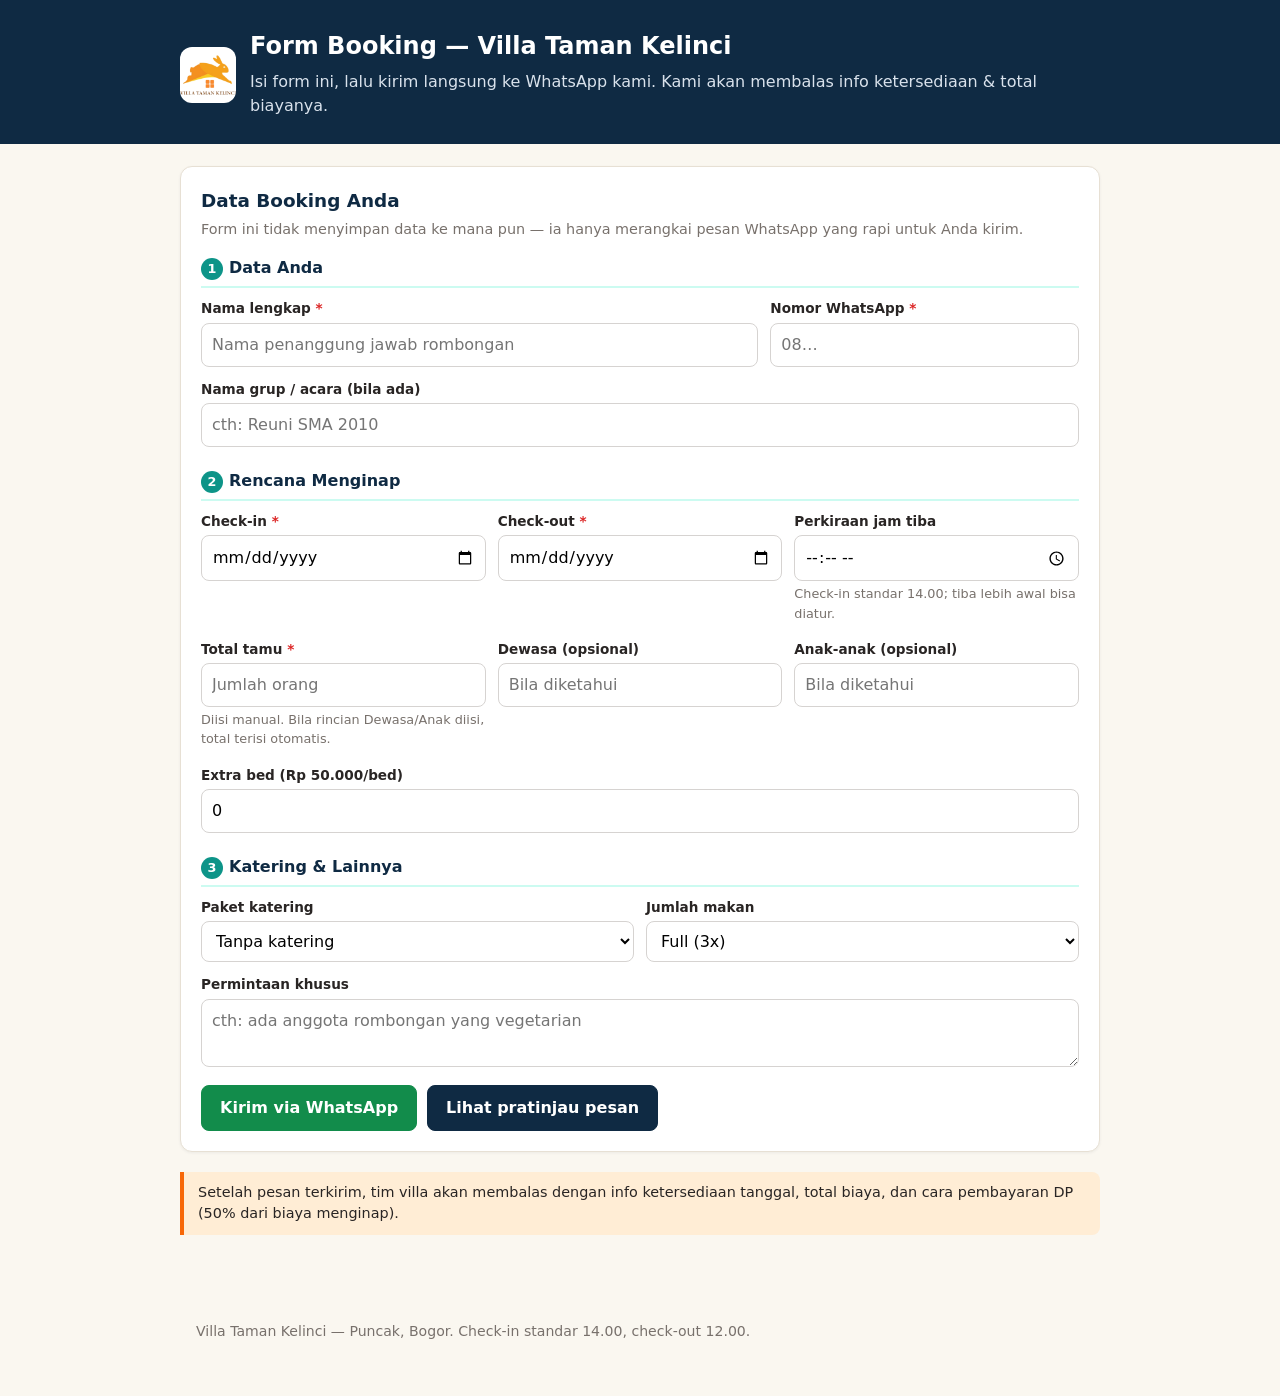
==== form-tamu.html @ 2b78dbf1 "v1.4.0-form-customer: form reservasi 6 bagian (grup/acara, Dewasa/Anak, katering + pesanan otomatis)" ====
<!DOCTYPE html>
<html lang="id">
<head>
<meta charset="utf-8">
<meta name="viewport" content="width=device-width, initial-scale=1">
<title>Form Booking | Villa Taman Kelinci</title>
<!--
  Form booking untuk tamu — halaman publik, tanpa server dan tanpa login.
  Tamu mengisi, lalu pesannya terkirim sebagai chat WhatsApp ke nomor villa.
  Nomor tujuan = settings.waUtama di aplikasi (082115120072). Bila nomor
  utama berubah di Pengaturan, ubah juga konstanta WA_VILLA di bawah.
-->
<style>
  :root {
    --navy: #0f2a43; --navy-2: #1d4568; --cream: #faf7f0; --ink: #292524;
    --teal: #0d9488; --teal-dark: #0f766e; --teal-soft: #ccfbf1;
    --brand: #f76707; --brand-soft: #ffedd5; --line: #e7e0d4; --muted: #78716c;
  }
  * { box-sizing: border-box; }
  body { margin: 0; font-family: system-ui, -apple-system, "Segoe UI", Roboto, sans-serif; background: var(--cream); color: var(--ink); line-height: 1.5; }
  header { background: var(--navy); color: #fff; padding: 28px 20px 22px; }
  header .wrap, main .wrap { max-width: 920px; margin: 0 auto; }
  header .head-row { display: flex; align-items: center; gap: 14px; }
  header img.logo { width: 56px; height: 56px; border-radius: 12px; background: #fff; object-fit: contain; }
  header h1 { margin: 0 0 6px; font-size: 1.5rem; }
  header p { margin: 4px 0; color: #d9e2ec; }
  main { padding: 22px 16px 60px; }
  .card { background: #fff; border: 1px solid var(--line); border-radius: 12px; padding: 20px; margin-bottom: 20px; box-shadow: 0 1px 3px rgba(15,42,67,.06); }
  .card > h2 { margin: 0 0 4px; font-size: 1.15rem; color: var(--navy); }
  .card > p.hint { margin: 0 0 16px; color: var(--muted); font-size: .9rem; }
  h3.sec { margin: 22px 0 10px; font-size: 1rem; color: var(--navy); padding-bottom: 6px; border-bottom: 2px solid var(--teal-soft); }
  h3.sec:first-of-type { margin-top: 6px; }
  .sec-num { display: inline-block; background: var(--teal); color: #fff; width: 22px; height: 22px; line-height: 22px; text-align: center; border-radius: 50%; font-size: .8rem; margin-right: 6px; }
  .form-row { display: flex; flex-wrap: wrap; gap: 12px; margin-bottom: 12px; }
  .field { flex: 1 1 180px; display: flex; flex-direction: column; }
  .field-grow { flex: 2 1 300px; }
  .field > span { font-size: .85rem; font-weight: 600; margin-bottom: 4px; }
  .field input, .field select, .field textarea { font: inherit; padding: 9px 10px; border: 1px solid #d6d3d1; border-radius: 8px; background: #fff; }
  .field .hint { font-size: .8rem; color: var(--muted); margin-top: 3px; font-weight: 400; }
  .req { color: #dc2626; }
  .btn { display: inline-block; font: inherit; font-weight: 600; padding: 10px 18px; border-radius: 8px; border: 1px solid var(--navy); background: var(--navy); color: #fff; cursor: pointer; }
  .btn-wa { background: #128c4b; border-color: #128c4b; }
  .form-actions { display: flex; gap: 10px; flex-wrap: wrap; margin-top: 18px; }
  .note { background: var(--brand-soft); border-left: 4px solid var(--brand); border-radius: 0 8px 8px 0; padding: 10px 14px; font-size: .9rem; margin: 12px 0; }
  .wa-preview { background: #f0f4f8; border: 1px dashed #94a3b8; border-radius: 8px; padding: 12px 14px; white-space: pre-wrap; font-size: .9rem; margin-top: 12px; display: none; }
  .error { color: #dc2626; font-size: .9rem; font-weight: 600; margin-top: 10px; }
  footer { max-width: 920px; margin: 0 auto; padding: 0 16px 40px; color: var(--muted); font-size: .88rem; }
  @media (max-width: 600px) { .field { flex-basis: 100%; } }
</style>
</head>
<body>
<header>
  <div class="wrap">
    <div class="head-row">
      <img class="logo" src="villa-logo.png" alt="Logo Villa Taman Kelinci">
      <div>
        <h1>Form Booking — Villa Taman Kelinci</h1>
        <p>Isi form ini, lalu kirim langsung ke WhatsApp kami. Kami akan membalas info ketersediaan &amp; total biayanya.</p>
      </div>
    </div>
  </div>
</header>
<main>
  <div class="wrap">
    <div class="card">
      <h2>Data Booking Anda</h2>
      <p class="hint">Form ini tidak menyimpan data ke mana pun — ia hanya merangkai pesan WhatsApp yang rapi untuk Anda kirim.</p>

      <h3 class="sec"><span class="sec-num">1</span>Data Anda</h3>
      <div class="form-row">
        <label class="field field-grow"><span>Nama lengkap <span class="req">*</span></span><input type="text" id="g-nama" value="" placeholder="Nama penanggung jawab rombongan" oninput="buatPesan()"></label>
        <label class="field"><span>Nomor WhatsApp <span class="req">*</span></span><input type="tel" id="g-wa" value="" placeholder="08…" oninput="buatPesan()"></label>
      </div>
      <div class="form-row">
        <label class="field field-grow"><span>Nama grup / acara (bila ada)</span><input type="text" id="g-grup" value="" placeholder="cth: Reuni SMA 2010" oninput="buatPesan()"></label>
      </div>

      <h3 class="sec"><span class="sec-num">2</span>Rencana Menginap</h3>
      <div class="form-row">
        <label class="field"><span>Check-in <span class="req">*</span></span><input type="date" id="g-in" value="" oninput="buatPesan()"></label>
        <label class="field"><span>Check-out <span class="req">*</span></span><input type="date" id="g-out" value="" oninput="buatPesan()"></label>
        <label class="field"><span>Perkiraan jam tiba</span><input type="time" id="g-eta" value="" oninput="buatPesan()"><span class="hint">Check-in standar 14.00; tiba lebih awal bisa diatur.</span></label>
      </div>
      <div class="form-row">
        <label class="field"><span>Total tamu <span class="req">*</span></span><input type="number" id="g-total" value="" min="1" placeholder="Jumlah orang" oninput="markGuestPaxTouched(); buatPesan()"><span class="hint">Diisi manual. Bila rincian Dewasa/Anak diisi, total terisi otomatis.</span></label>
        <label class="field"><span>Dewasa (opsional)</span><input type="number" id="g-dewasa" value="" min="0" placeholder="Bila diketahui" oninput="hitungGuestPax(); buatPesan()"></label>
        <label class="field"><span>Anak-anak (opsional)</span><input type="number" id="g-anak" value="" min="0" placeholder="Bila diketahui" oninput="hitungGuestPax(); buatPesan()"></label>
        <label class="field"><span>Extra bed (Rp 50.000/bed)</span><input type="number" id="g-bed" value="0" min="0" oninput="buatPesan()"></label>
      </div>

      <h3 class="sec"><span class="sec-num">3</span>Katering &amp; Lainnya</h3>
      <div class="form-row">
        <label class="field"><span>Paket katering</span><select id="g-paket" onchange="buatPesan()"><option>Tanpa katering</option><option>Hemat 1 — Rp 80.000/pax</option><option>Hemat 2 — Rp 90.000/pax</option><option>Paket A — Rp 100.000/pax</option><option>Paket B — Rp 115.000/pax</option><option>Paket C — Rp 125.000/pax</option></select></label>
        <label class="field"><span>Jumlah makan</span><select id="g-makan" onchange="buatPesan()"><option>Full (3x)</option><option>2x</option><option>1x</option></select></label>
      </div>
      <div class="form-row">
        <label class="field field-grow"><span>Permintaan khusus</span><textarea id="g-req" rows="2" placeholder="cth: ada anggota rombongan yang vegetarian" oninput="buatPesan()"></textarea></label>
      </div>

      <div class="form-actions">
        <button class="btn btn-wa" type="button" onclick="kirimWA()">Kirim via WhatsApp</button>
        <button class="btn" type="button" onclick="buatPesan(true)">Lihat pratinjau pesan</button>
      </div>
      <p class="error" id="formError" style="display:none;"></p>
      <div class="wa-preview" id="waPreview"></div>
    </div>
    <div class="note">Setelah pesan terkirim, tim villa akan membalas dengan info ketersediaan tanggal, total biaya, dan cara pembayaran DP (50% dari biaya menginap).</div>
  </div>
</main>
<footer>
  <p>Villa Taman Kelinci — Puncak, Bogor. Check-in standar 14.00, check-out 12.00.</p>
</footer>
<script>
  var WA_VILLA = '6282115120072'; /* settings.waUtama di aplikasi */
  var guestPaxTouched = false;
  function markGuestPaxTouched() { guestPaxTouched = true; }
  function hitungGuestPax() {
    var d = document.getElementById('g-dewasa').value;
    var a = document.getElementById('g-anak').value;
    if (guestPaxTouched) { return; }
    if (d === '' && a === '') { return; }
    document.getElementById('g-total').value = (parseInt(d, 10) || 0) + (parseInt(a, 10) || 0);
  }
  function fmtTgl(iso) {
    if (!iso) { return '-'; }
    var bulan = ['Jan', 'Feb', 'Mar', 'Apr', 'Mei', 'Jun', 'Jul', 'Agu', 'Sep', 'Okt', 'Nov', 'Des'];
    var p = iso.split('-');
    return parseInt(p[2], 10) + ' ' + bulan[parseInt(p[1], 10) - 1] + ' ' + p[0];
  }
  function rangkaiPesan() {
    var v = function (id) { return document.getElementById(id).value.trim(); };
    var lines = ['Halo Villa Taman Kelinci, saya mau booking:'];
    lines.push('- Nama: ' + (v('g-nama') || '-'));
    lines.push('- No. WhatsApp: ' + (v('g-wa') || '-'));
    if (v('g-grup')) { lines.push('- Grup/acara: ' + v('g-grup')); }
    lines.push('- Check-in: ' + fmtTgl(v('g-in')) + ' (perkiraan tiba ' + (v('g-eta') || '-') + ')');
    lines.push('- Check-out: ' + fmtTgl(v('g-out')));
    var dws = v('g-dewasa'), ank = v('g-anak');
    var paxLine = '- Total tamu: ' + (v('g-total') || '-');
    if (dws !== '' || ank !== '') { paxLine += ' (' + (dws || '0') + ' dewasa, ' + (ank || '0') + ' anak)'; }
    lines.push(paxLine);
    lines.push('- Extra bed: ' + (v('g-bed') || '0'));
    lines.push('- Katering: ' + v('g-paket') + (v('g-paket').indexOf('Tanpa') === 0 ? '' : ' (' + v('g-makan') + ')'));
    if (v('g-req')) { lines.push('- Permintaan khusus: ' + v('g-req')); }
    lines.push('Mohon info ketersediaan & total biayanya. Terima kasih.');
    return lines.join('\n');
  }
  function buatPesan(scroll) {
    var msg = rangkaiPesan();
    var prev = document.getElementById('waPreview');
    prev.textContent = msg;
    prev.style.display = 'block';
    if (scroll) { prev.scrollIntoView({ behavior: 'smooth', block: 'nearest' }); }
    return msg;
  }
  function kirimWA() {
    var err = document.getElementById('formError');
    var v = function (id) { return document.getElementById(id).value.trim(); };
    var problems = [];
    if (!v('g-nama')) { problems.push('Nama lengkap'); }
    if (!v('g-wa')) { problems.push('Nomor WhatsApp'); }
    if (!v('g-in')) { problems.push('Tanggal check-in'); }
    if (!v('g-out')) { problems.push('Tanggal check-out'); }
    if (v('g-in') && v('g-out') && v('g-out') <= v('g-in')) { problems.push('Check-out harus setelah check-in'); }
    if (!v('g-total') || parseInt(v('g-total'), 10) < 1) { problems.push('Total tamu (minimal 1)'); }
    if (problems.length) {
      err.textContent = 'Mohon lengkapi: ' + problems.join(', ') + '.';
      err.style.display = 'block';
      return;
    }
    err.style.display = 'none';
    var msg = buatPesan(false);
    window.open('https://wa.me/' + WA_VILLA + '?text=' + encodeURIComponent(msg), '_blank');
  }
</script>
</body>
</html>
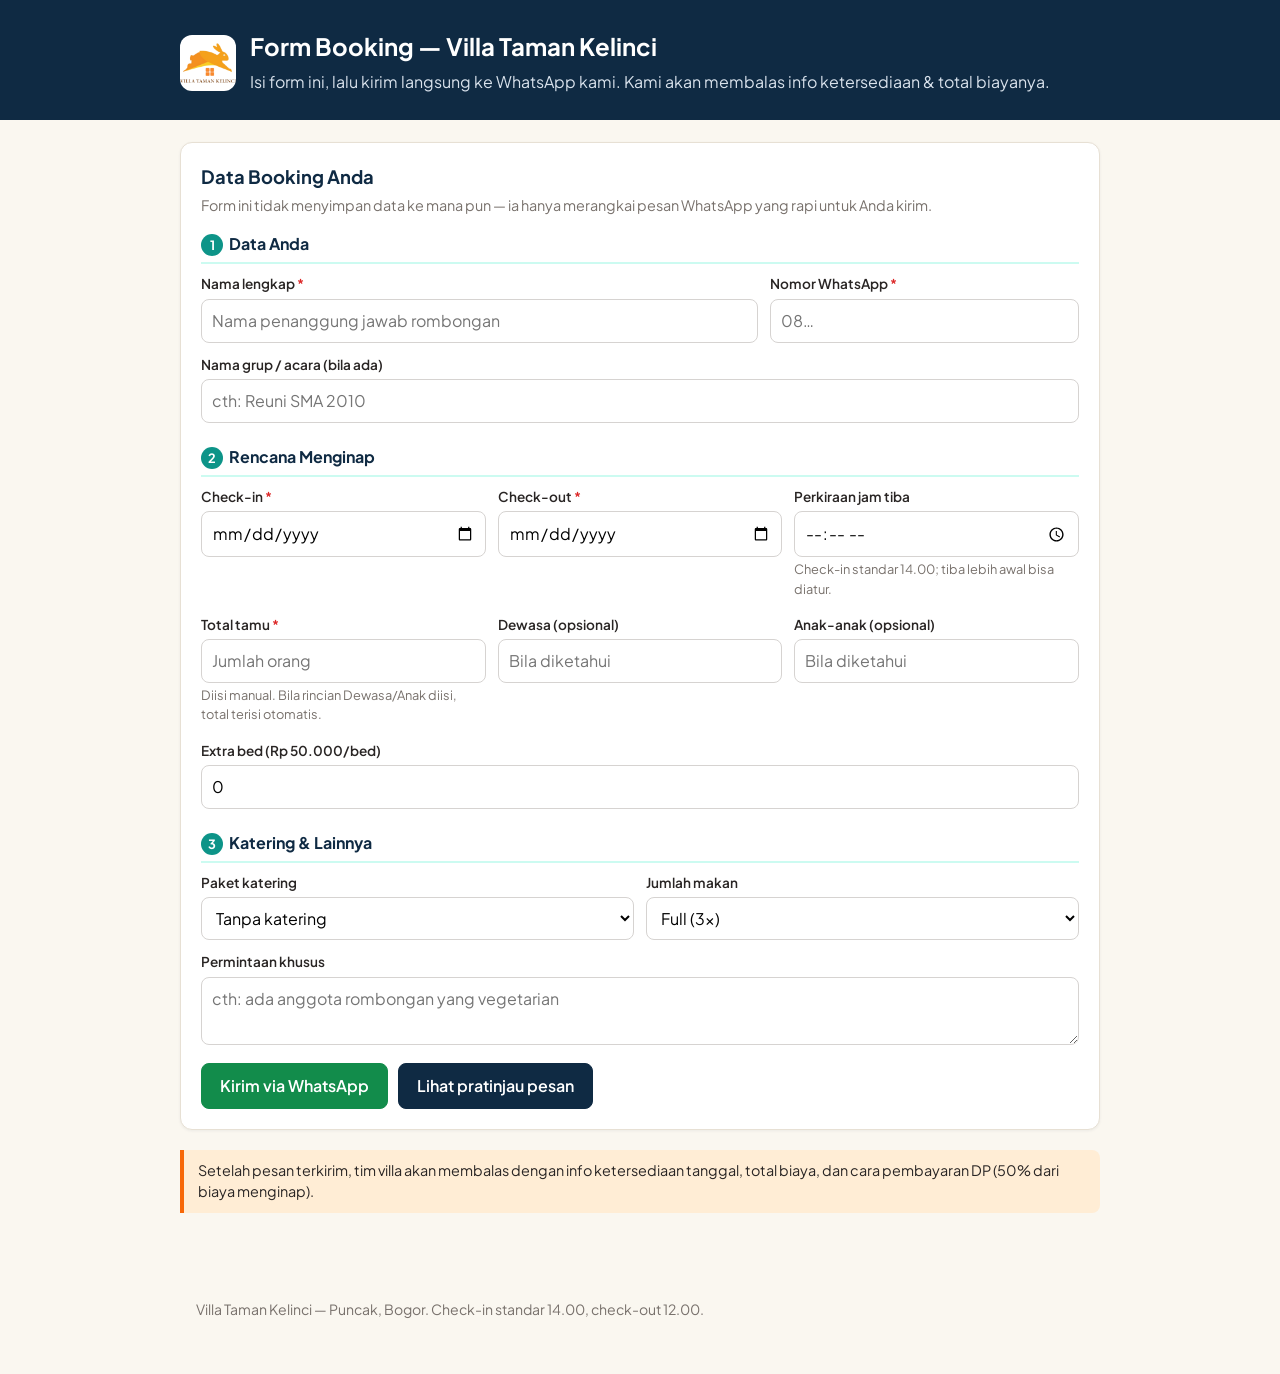
==== commit d90d9ebc: "v1.8.0-desain: tombol minimize di atas nama owner + redesain (font Plus Jakarta Sans, topbar kaca, p" ====
--- a/form-tamu.html
+++ b/form-tamu.html
@@ -4,6 +4,9 @@
 <meta charset="utf-8">
 <meta name="viewport" content="width=device-width, initial-scale=1">
 <title>Form Booking | Villa Taman Kelinci</title>
+<link rel="preconnect" href="https://fonts.googleapis.com">
+<link rel="preconnect" href="https://fonts.gstatic.com" crossorigin>
+<link href="https://fonts.googleapis.com/css2?family=Plus+Jakarta+Sans:wght@400;500;600;700;800&display=swap" rel="stylesheet">
 <!--
   Form booking untuk tamu — halaman publik, tanpa server dan tanpa login.
   Tamu mengisi, lalu pesannya terkirim sebagai chat WhatsApp ke nomor villa.
@@ -17,7 +20,7 @@
     --brand: #f76707; --brand-soft: #ffedd5; --line: #e7e0d4; --muted: #78716c;
   }
   * { box-sizing: border-box; }
-  body { margin: 0; font-family: system-ui, -apple-system, "Segoe UI", Roboto, sans-serif; background: var(--cream); color: var(--ink); line-height: 1.5; }
+  body { margin: 0; font-family: 'Plus Jakarta Sans', system-ui, -apple-system, "Segoe UI", Roboto, sans-serif; background: var(--cream); color: var(--ink); line-height: 1.5; }
   header { background: var(--navy); color: #fff; padding: 28px 20px 22px; }
   header .wrap, main .wrap { max-width: 920px; margin: 0 auto; }
   header .head-row { display: flex; align-items: center; gap: 14px; }
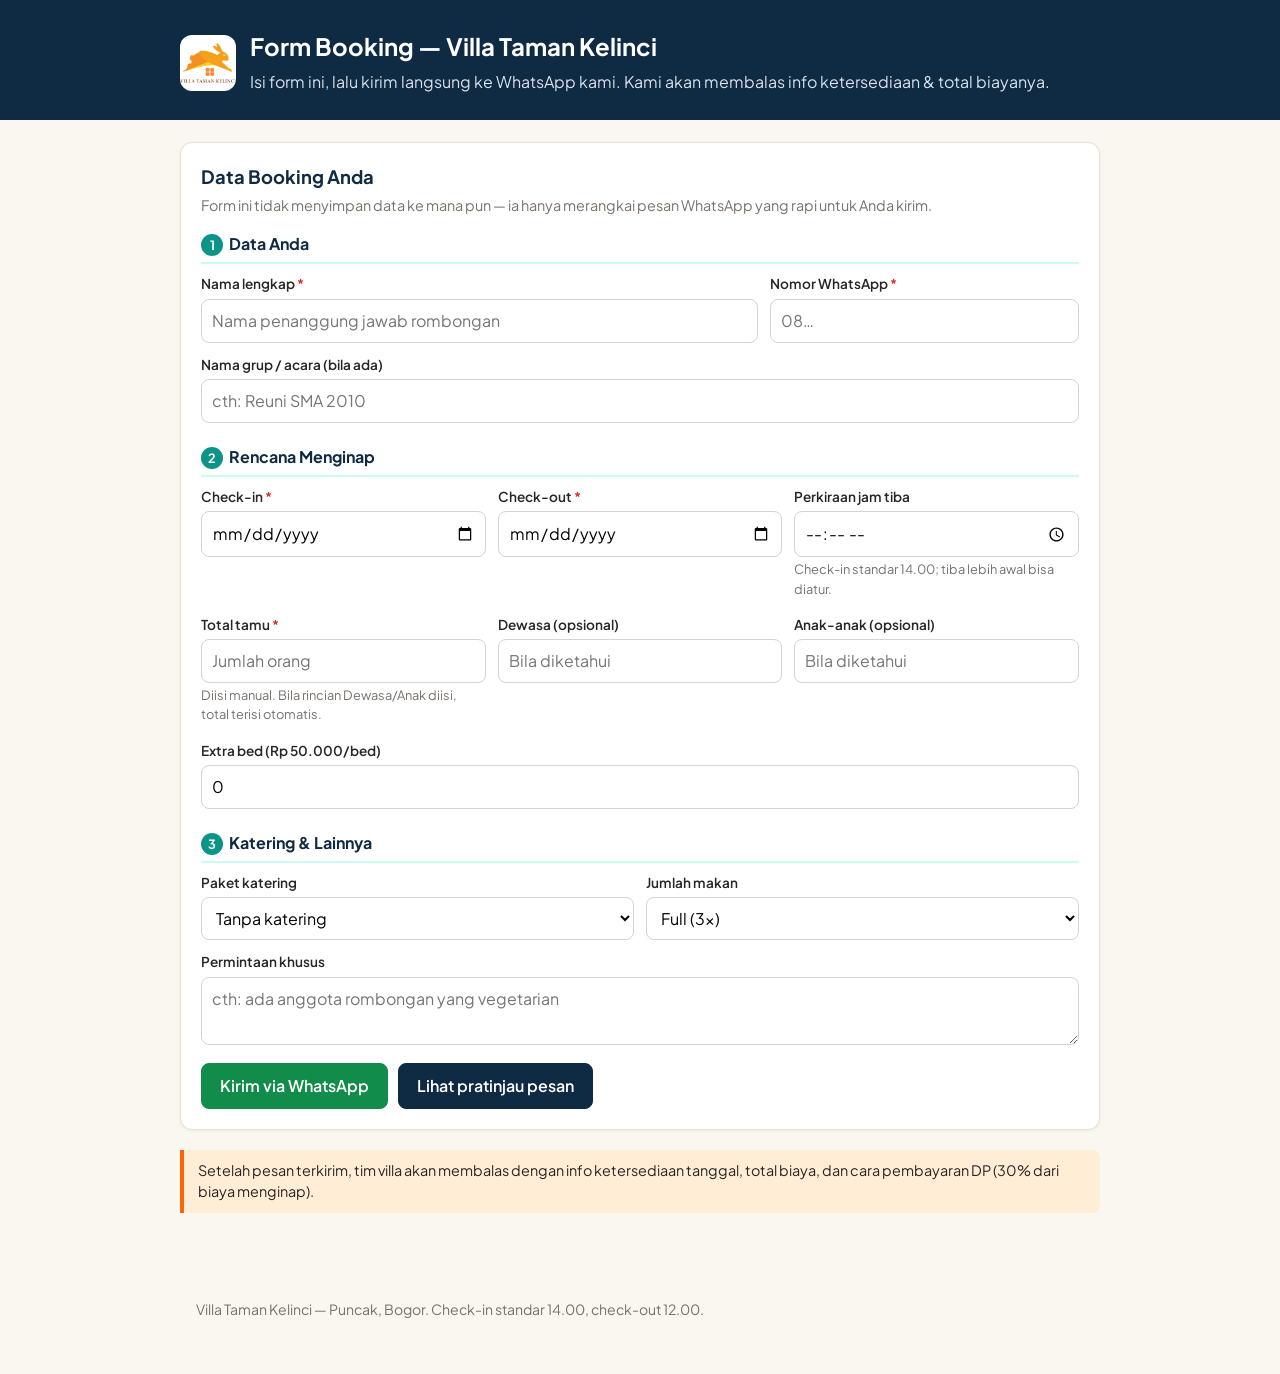
==== commit e65d4c83: "v1.16.0-dp-30-persen: DP 50%->30% dari biaya menginap (keputusan pemilik 2026-11-14) — settings.dpPc" ====
--- a/form-tamu.html
+++ b/form-tamu.html
@@ -107,7 +107,7 @@
       <p class="error" id="formError" style="display:none;"></p>
       <div class="wa-preview" id="waPreview"></div>
     </div>
-    <div class="note">Setelah pesan terkirim, tim villa akan membalas dengan info ketersediaan tanggal, total biaya, dan cara pembayaran DP (50% dari biaya menginap).</div>
+    <div class="note">Setelah pesan terkirim, tim villa akan membalas dengan info ketersediaan tanggal, total biaya, dan cara pembayaran DP (30% dari biaya menginap).</div>
   </div>
 </main>
 <footer>
